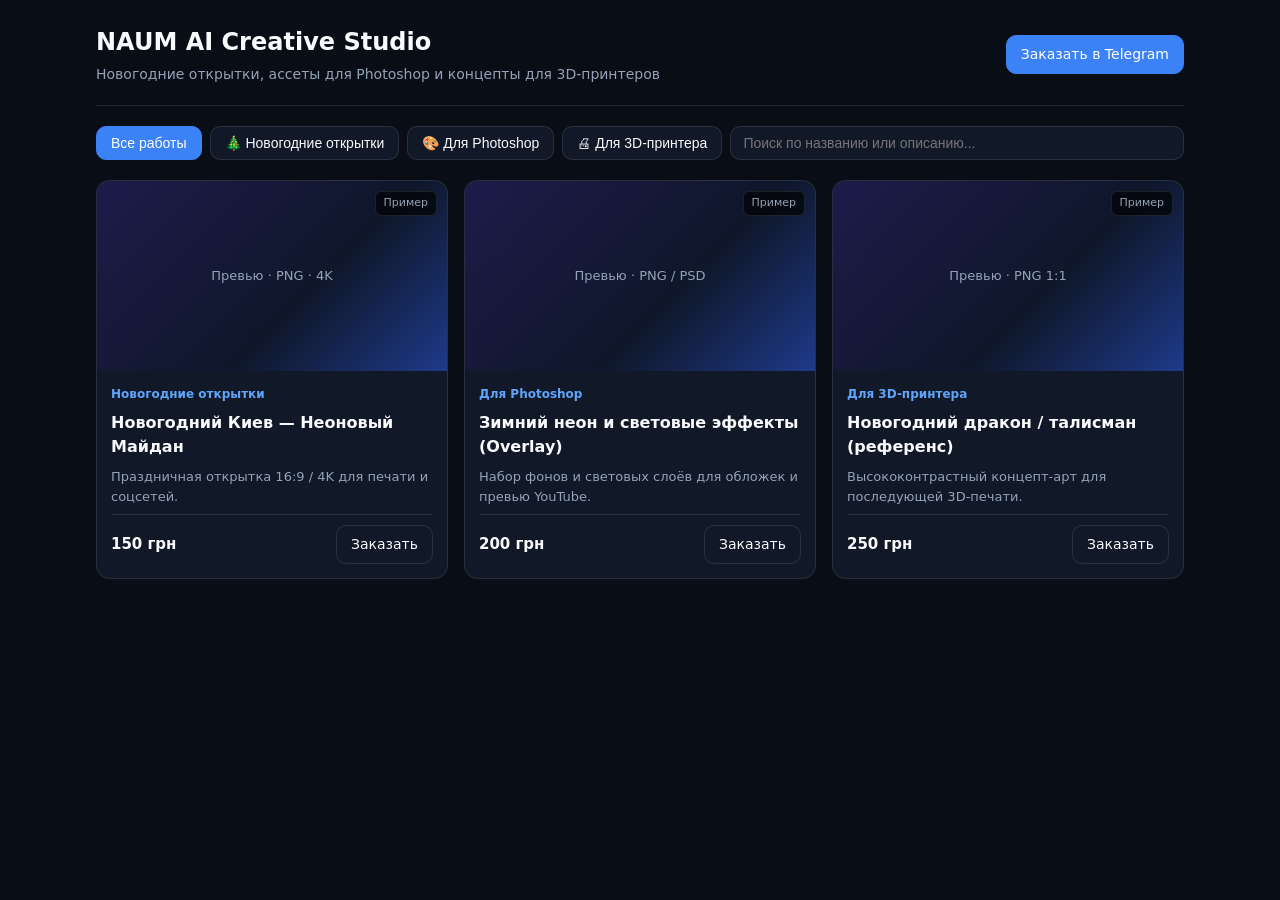
==== index.html @ 3dcfcd49 "feat: initial NAUM AI Creative Studio showcase (New Year, Photoshop, 3D)" ====
<!doctype html>
<html lang="ru">
<head>
<meta charset="utf-8">
<meta name="viewport" content="width=device-width,initial-scale=1">
<title>NAUM AI Creative Studio — Открытки, Photoshop, 3D</title>
<style>
:root{--bg:#090d16;--card:#111827;--border:rgba(255,255,255,.1);--text:#f8fafc;--muted:#94a3b8;--accent:#3b82f6}
*{box-sizing:border-box}
body{margin:0;font-family:system-ui,-apple-system,sans-serif;background:var(--bg);color:var(--text);line-height:1.5}
.wrap{max-width:1120px;margin:0 auto;padding:24px 16px}
header{display:flex;justify-content:space-between;align-items:center;gap:16px;flex-wrap:wrap;padding-bottom:20px;border-bottom:1px solid var(--border)}
h1{margin:0;font-size:24px}
.sub{color:var(--muted);font-size:14px;margin:4px 0 0}
.filters{display:flex;gap:8px;flex-wrap:wrap;margin:20px 0}
.btn{border:1px solid var(--border);background:var(--card);color:var(--text);padding:8px 14px;border-radius:10px;cursor:pointer;font-size:14px;text-decoration:none;display:inline-flex;align-items:center;gap:6px}
.btn.active,.btn.primary{background:var(--accent);border-color:var(--accent);color:#fff}
.search{flex:1;min-width:200px;padding:8px 12px;border-radius:10px;border:1px solid var(--border);background:var(--card);color:var(--text);font-size:14px}
.grid{display:grid;grid-template-columns:repeat(auto-fill,minmax(280px,1fr));gap:16px}
.card{background:var(--card);border:1px solid var(--border);border-radius:14px;overflow:hidden;display:flex;flex-direction:column}
.thumb{height:190px;background:linear-gradient(135deg,#1e1b4b,#0f172a 60%,#1e3a8a);display:flex;align-items:center;justify-content:center;color:var(--muted);font-size:13px;position:relative}
.thumb img{width:100%;height:100%;object-fit:cover}
.badge{position:absolute;top:10px;right:10px;background:rgba(0,0,0,.65);padding:3px 8px;border-radius:6px;font-size:11px;border:1px solid var(--border)}
.body{padding:14px;flex:1;display:flex;flex-direction:column;gap:8px}
.cat{font-size:12px;color:#60a5fa;font-weight:600}
.title{font-size:16px;font-weight:700;margin:0}
.desc{font-size:13px;color:var(--muted);margin:0;flex:1}
.foot{display:flex;justify-content:space-between;align-items:center;padding-top:10px;border-top:1px solid var(--border)}
.price{font-weight:700;font-size:15px}
</style>
</head>
<body>
<div class="wrap">
 <header>
  <div>
   <h1>NAUM AI Creative Studio</h1>
   <p class="sub">Новогодние открытки, ассеты для Photoshop и концепты для 3D-принтеров</p>
  </div>
  <a id="tg-top" class="btn primary" href="https://t.me/" target="_blank" rel="noopener">Заказать в Telegram</a>
 </header>
 <div class="filters">
  <button class="btn active" data-cat="all">Все работы</button>
  <button class="btn" data-cat="newyear">🎄 Новогодние открытки</button>
  <button class="btn" data-cat="photoshop">🎨 Для Photoshop</button>
  <button class="btn" data-cat="3d">🖨 Для 3D-принтера</button>
  <input id="q" class="search" type="search" placeholder="Поиск по названию или описанию...">
 </div>
 <div id="grid" class="grid"></div>
</div>
<script>
let catalog={items:[],telegram_contact:'https://t.me/'};
let cat='all';
function E(s){return String(s??'').replace(/[&<>"']/g,c=>({'&':'&amp;','<':'&lt;','>':'&gt;','"':'&quot;',"'":'&#39;'}[c]))}
function render(){
 const q=(document.getElementById('q').value||'').trim().toLowerCase();
 const list=catalog.items.filter(x=>(cat==='all'||x.category===cat)&&(!q||(x.title+' '+x.description).toLowerCase().includes(q)));
 document.getElementById('grid').innerHTML=list.map(x=>`
  <article class="card">
   <div class="thumb">${x.image?`<img src="${E(x.image)}" alt="${E(x.title)}">`:`<span>Превью · ${E(x.format)}</span>`}<span class="badge">${E(x.badge||x.format)}</span></div>
   <div class="body">
    <div class="cat">${E(x.category_label)}</div>
    <h2 class="title">${E(x.title)}</h2>
    <p class="desc">${E(x.description)}</p>
    <div class="foot">
     <span class="price">${Number(x.price_uah||0)} грн</span>
     <a class="btn" href="${E(catalog.telegram_contact)}" target="_blank" rel="noopener">Заказать</a>
    </div>
   </div>
  </article>`).join('')||'<p class="sub">По вашему запросу ничего не найдено.</p>';
}
document.querySelectorAll('[data-cat]').forEach(b=>b.onclick=()=>{
 document.querySelectorAll('[data-cat]').forEach(x=>x.classList.remove('active'));
 b.classList.add('active');cat=b.dataset.cat;render();
});
document.getElementById('q').oninput=render;
fetch('./catalog.json').then(r=>r.json()).then(d=>{catalog=d;if(d.telegram_contact)document.getElementById('tg-top').href=d.telegram_contact;render()}).catch(render);
</script>
</body>
</html>
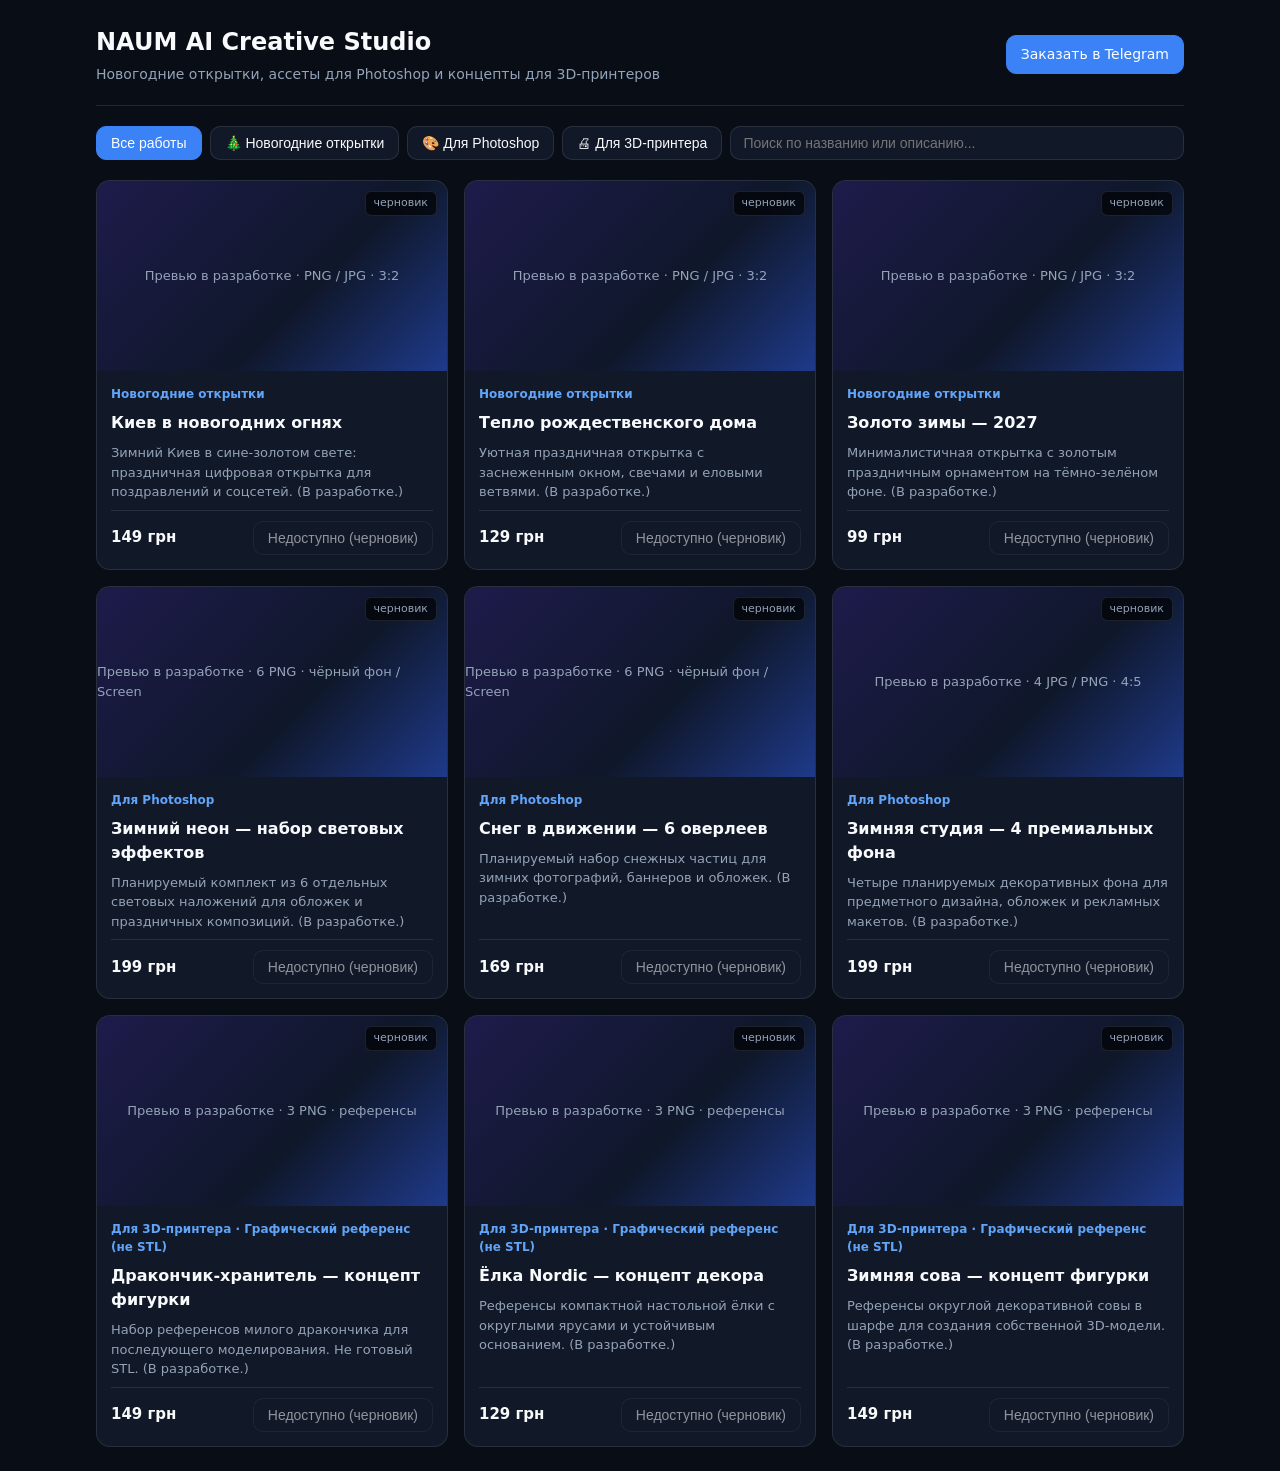
==== commit ad48b470: "feat(batch-01): integrate 9-item catalog, draft/qa/ready status gates, and 3D reference disclaimer" ====
--- a/index.html
+++ b/index.html
@@ -53,20 +53,26 @@
 function E(s){return String(s??'').replace(/[&<>"']/g,c=>({'&':'&amp;','<':'&lt;','>':'&gt;','"':'&quot;',"'":'&#39;'}[c]))}
 function render(){
  const q=(document.getElementById('q').value||'').trim().toLowerCase();
- const list=catalog.items.filter(x=>(cat==='all'||x.category===cat)&&(!q||(x.title+' '+x.description).toLowerCase().includes(q)));
- document.getElementById('grid').innerHTML=list.map(x=>`
-  <article class="card">
-   <div class="thumb">${x.image?`<img src="${E(x.image)}" alt="${E(x.title)}">`:`<span>Превью · ${E(x.format)}</span>`}<span class="badge">${E(x.badge||x.format)}</span></div>
+ const list=catalog.items.filter(x=>(cat==='all'||x.category===cat)&&(!q||(x.title+' '+x.description+' '+x.id).toLowerCase().includes(q)));
+ document.getElementById('grid').innerHTML=list.map(x=>{
+  const status=x.status||(x.image?'готов к продаже':'черновик');
+  const ready=status==='готов к продаже'&&Boolean(x.image)&&catalog.telegram_contact&&catalog.telegram_contact!=='https://t.me/';
+  const catNote=x.category==='3d'?' · Графический референс (не STL)':'';
+  const orderHref=ready?(catalog.telegram_contact+(catalog.telegram_contact.includes('?')?'&':'?')+'text='+encodeURIComponent('Заказ товара '+x.id+' ('+x.title+')')):'#';
+  return `
+  <article class="card" data-id="${E(x.id)}">
+   <div class="thumb">${x.image?`<img src="${E(x.image)}" alt="${E(x.title)}">`:`<span>Превью в разработке · ${E(x.format)}</span>`}<span class="badge">${E(status)}</span></div>
    <div class="body">
-    <div class="cat">${E(x.category_label)}</div>
+    <div class="cat">${E(x.category_label)}${E(catNote)}</div>
     <h2 class="title">${E(x.title)}</h2>
     <p class="desc">${E(x.description)}</p>
     <div class="foot">
      <span class="price">${Number(x.price_uah||0)} грн</span>
-     <a class="btn" href="${E(catalog.telegram_contact)}" target="_blank" rel="noopener">Заказать</a>
+     ${ready?`<a class="btn primary" href="${E(orderHref)}" target="_blank" rel="noopener">Заказать (${E(x.id)})</a>`:`<button class="btn" disabled style="opacity:.55;cursor:not-allowed">Недоступно (${E(status)})</button>`}
     </div>
    </div>
-  </article>`).join('')||'<p class="sub">По вашему запросу ничего не найдено.</p>';
+  </article>`;
+ }).join('')||'<p class="sub">По вашему запросу ничего не найдено.</p>';
 }
 document.querySelectorAll('[data-cat]').forEach(b=>b.onclick=()=>{
  document.querySelectorAll('[data-cat]').forEach(x=>x.classList.remove('active'));
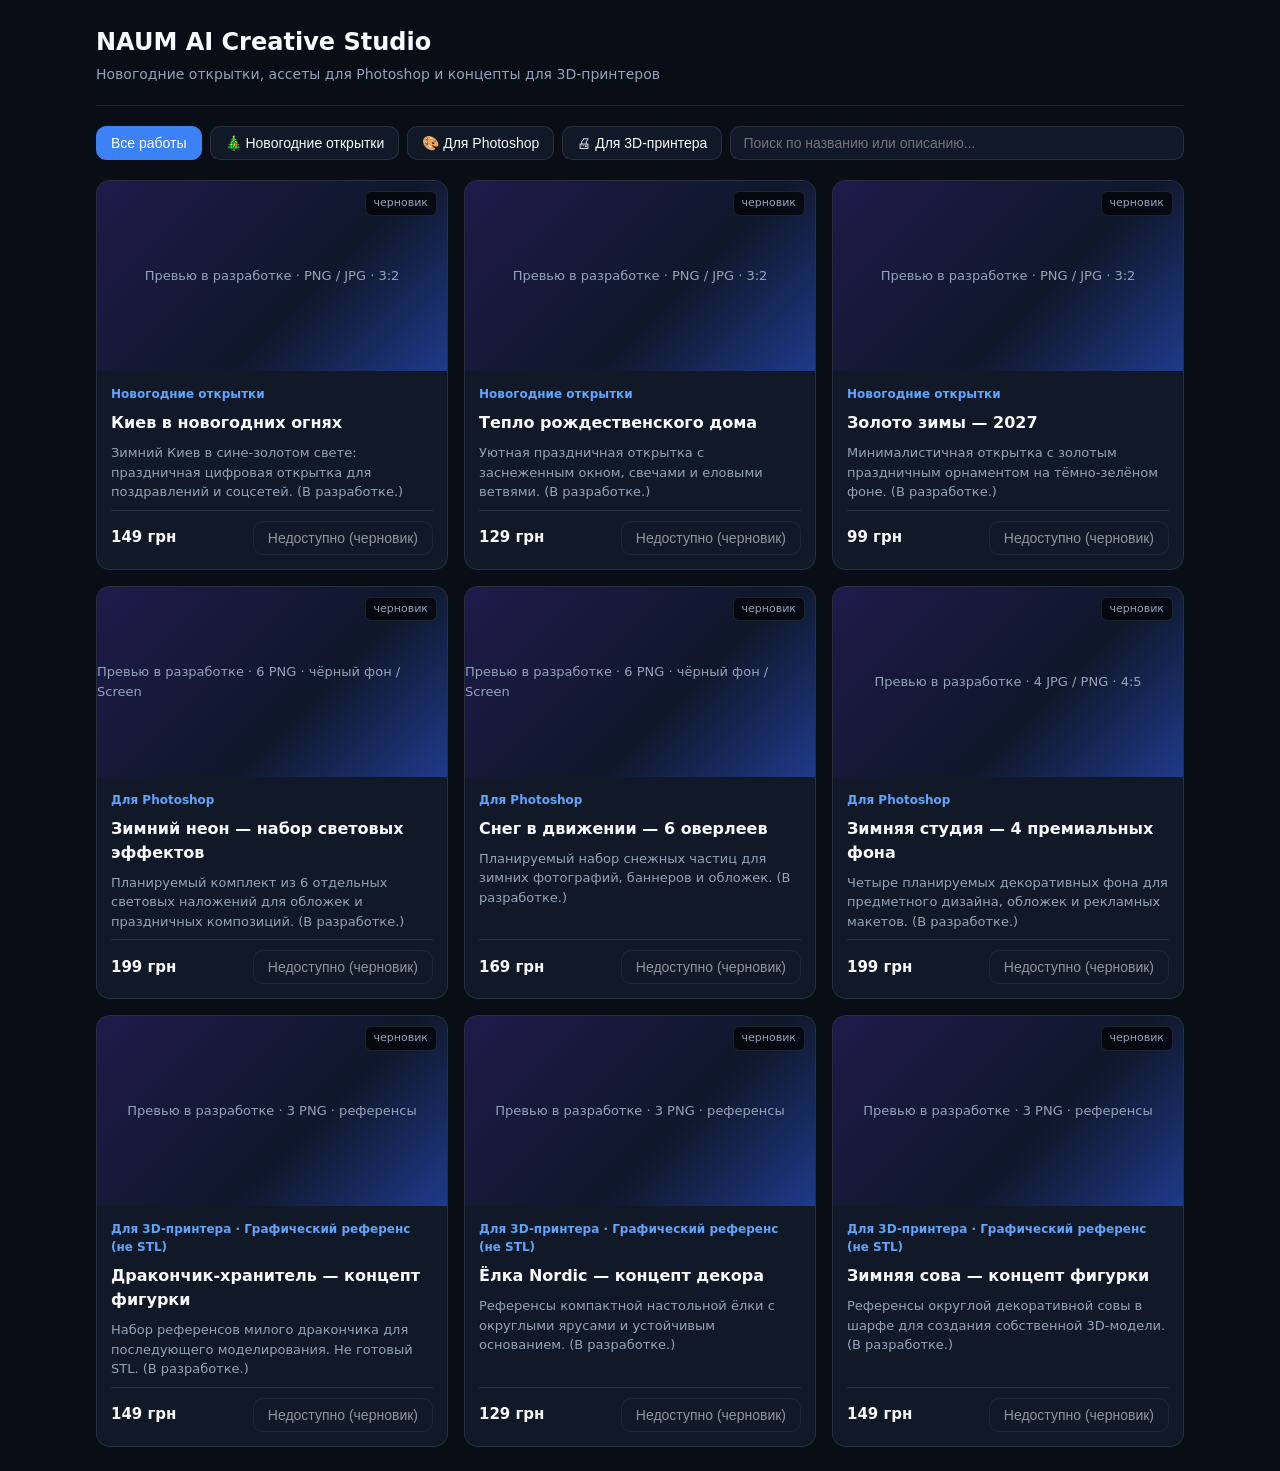
==== commit f7359012: "Require explicit sale readiness and validate Telegram and preview paths" ====
--- a/index.html
+++ b/index.html
@@ -14,6 +14,7 @@
 .sub{color:var(--muted);font-size:14px;margin:4px 0 0}
 .filters{display:flex;gap:8px;flex-wrap:wrap;margin:20px 0}
 .btn{border:1px solid var(--border);background:var(--card);color:var(--text);padding:8px 14px;border-radius:10px;cursor:pointer;font-size:14px;text-decoration:none;display:inline-flex;align-items:center;gap:6px}
+.btn[hidden]{display:none}
 .btn.active,.btn.primary{background:var(--accent);border-color:var(--accent);color:#fff}
 .search{flex:1;min-width:200px;padding:8px 12px;border-radius:10px;border:1px solid var(--border);background:var(--card);color:var(--text);font-size:14px}
 .grid{display:grid;grid-template-columns:repeat(auto-fill,minmax(280px,1fr));gap:16px}
@@ -36,7 +37,7 @@
    <h1>NAUM AI Creative Studio</h1>
    <p class="sub">Новогодние открытки, ассеты для Photoshop и концепты для 3D-принтеров</p>
   </div>
-  <a id="tg-top" class="btn primary" href="https://t.me/" target="_blank" rel="noopener">Заказать в Telegram</a>
+  <a id="tg-top" class="btn primary" hidden target="_blank" rel="noopener noreferrer">Связаться в Telegram</a>
  </header>
  <div class="filters">
   <button class="btn active" data-cat="all">Все работы</button>
@@ -50,18 +51,30 @@
 <script>
 let catalog={items:[],telegram_contact:'https://t.me/'};
 let cat='all';
+function telegramContact(value){
+ return typeof value==='string'&&/^https:\/\/t\.me\/[A-Za-z][A-Za-z0-9_]{4,31}\/?$/.test(value)?value.replace(/\/$/,''):'';
+}
+function previewPath(x){
+ if(!['newyear','photoshop','3d'].includes(x.category)||typeof x.id!=='string'||!/^[a-z0-9-]{1,64}$/.test(x.id))return '';
+ return x.image==='assets/'+x.category+'/'+x.id+'/preview.webp'?x.image:'';
+}
+function productStatus(x){
+ return ['черновик','проверка качества','готов к продаже'].includes(x.status)?x.status:'черновик';
+}
 function E(s){return String(s??'').replace(/[&<>"']/g,c=>({'&':'&amp;','<':'&lt;','>':'&gt;','"':'&quot;',"'":'&#39;'}[c]))}
 function render(){
  const q=(document.getElementById('q').value||'').trim().toLowerCase();
+ const contact=telegramContact(catalog.telegram_contact);
+ const top=document.getElementById('tg-top');top.hidden=!contact;if(contact)top.href=contact;else top.removeAttribute('href');
  const list=catalog.items.filter(x=>(cat==='all'||x.category===cat)&&(!q||(x.title+' '+x.description+' '+x.id).toLowerCase().includes(q)));
  document.getElementById('grid').innerHTML=list.map(x=>{
-  const status=x.status||(x.image?'готов к продаже':'черновик');
-  const ready=status==='готов к продаже'&&Boolean(x.image)&&catalog.telegram_contact&&catalog.telegram_contact!=='https://t.me/';
+  const status=productStatus(x),preview=previewPath(x);
+  const ready=status==='готов к продаже'&&Boolean(preview)&&Boolean(contact);
   const catNote=x.category==='3d'?' · Графический референс (не STL)':'';
-  const orderHref=ready?(catalog.telegram_contact+(catalog.telegram_contact.includes('?')?'&':'?')+'text='+encodeURIComponent('Заказ товара '+x.id+' ('+x.title+')')):'#';
+  const orderHref=ready?(contact+'?'+'text='+encodeURIComponent('Заказ товара '+x.id+' ('+x.title+')')):'#';
   return `
   <article class="card" data-id="${E(x.id)}">
-   <div class="thumb">${x.image?`<img src="${E(x.image)}" alt="${E(x.title)}">`:`<span>Превью в разработке · ${E(x.format)}</span>`}<span class="badge">${E(status)}</span></div>
+   <div class="thumb">${preview?`<img src="${E(preview)}" alt="${E(x.title)}">`:`<span>Превью в разработке · ${E(x.format)}</span>`}<span class="badge">${E(status)}</span></div>
    <div class="body">
     <div class="cat">${E(x.category_label)}${E(catNote)}</div>
     <h2 class="title">${E(x.title)}</h2>
@@ -79,7 +92,7 @@
  b.classList.add('active');cat=b.dataset.cat;render();
 });
 document.getElementById('q').oninput=render;
-fetch('./catalog.json').then(r=>r.json()).then(d=>{catalog=d;if(d.telegram_contact)document.getElementById('tg-top').href=d.telegram_contact;render()}).catch(render);
+fetch('./catalog.json').then(r=>{if(!r.ok)throw Error('catalog unavailable');return r.json()}).then(d=>{if(!d||!Array.isArray(d.items))throw Error('invalid catalog');catalog=d;render()}).catch(()=>{catalog={items:[],telegram_contact:''};render();document.getElementById('grid').textContent='Каталог временно недоступен.'});
 </script>
 </body>
 </html>
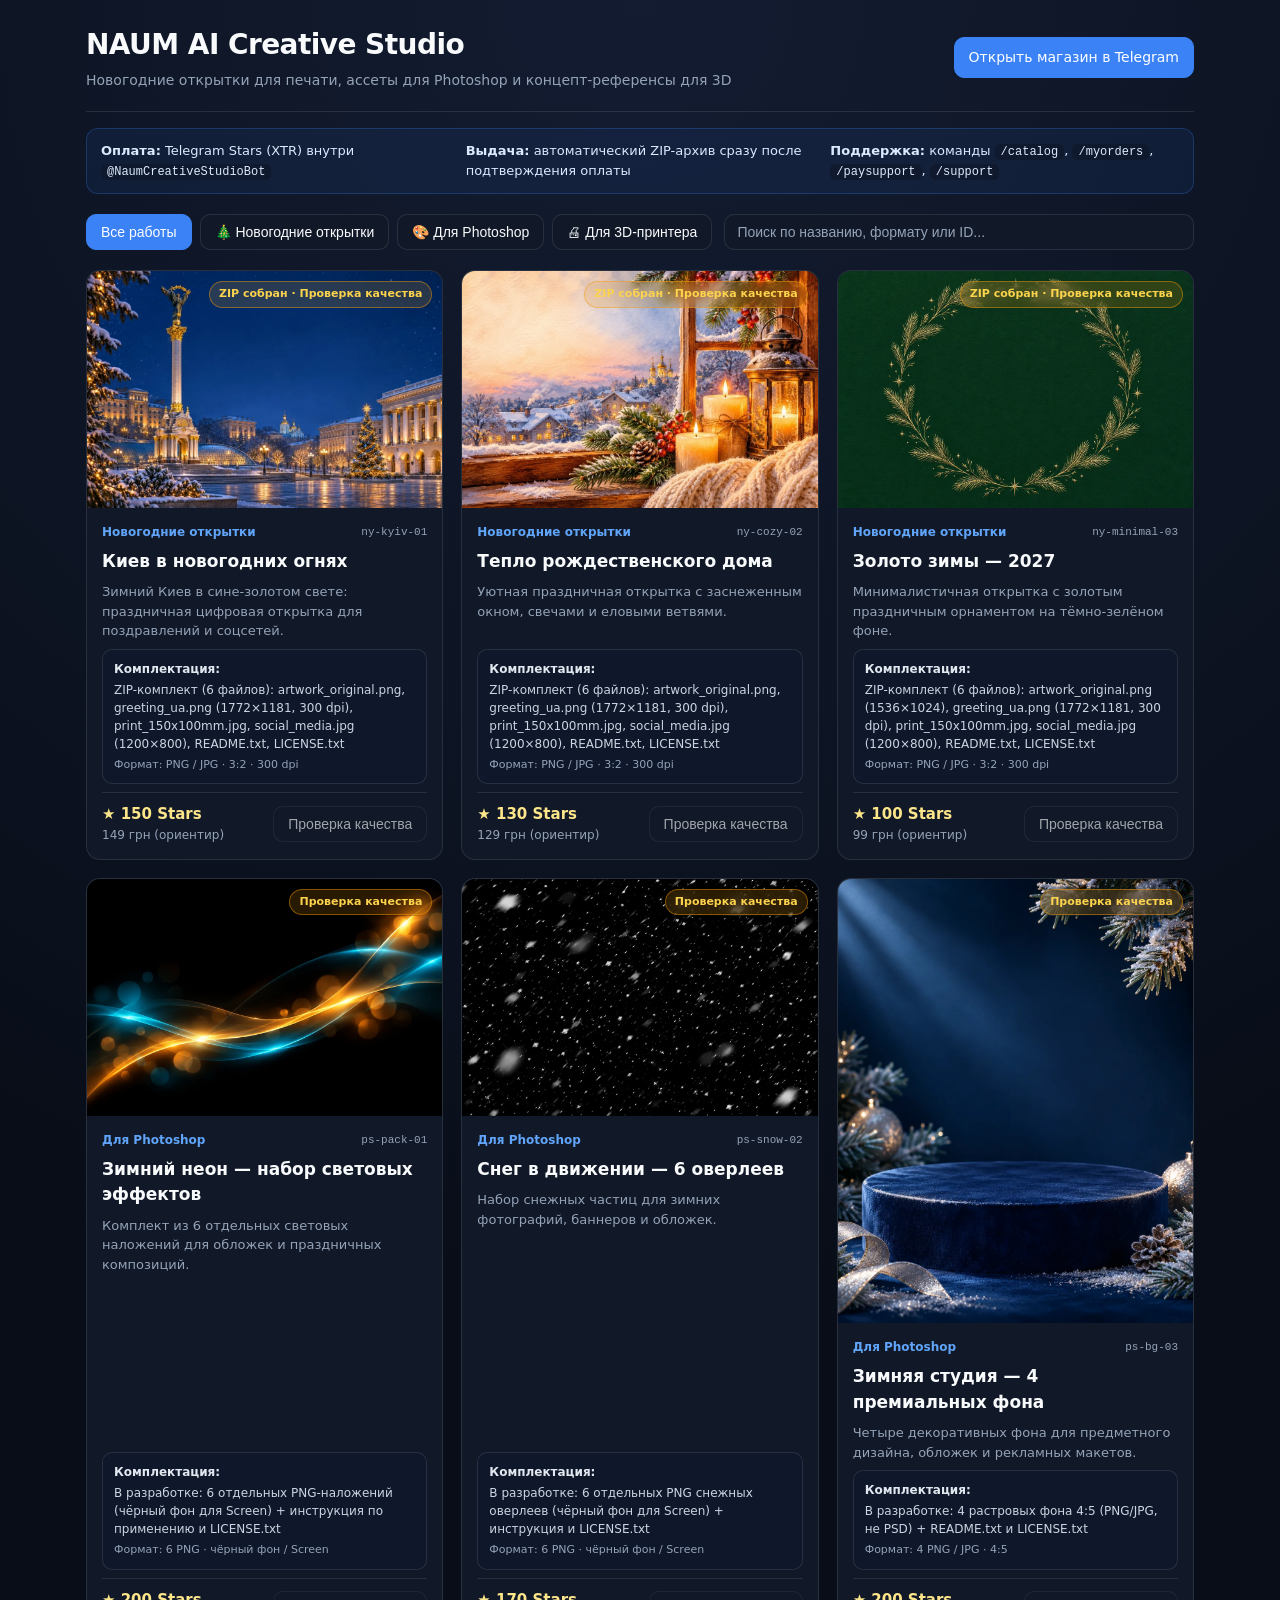
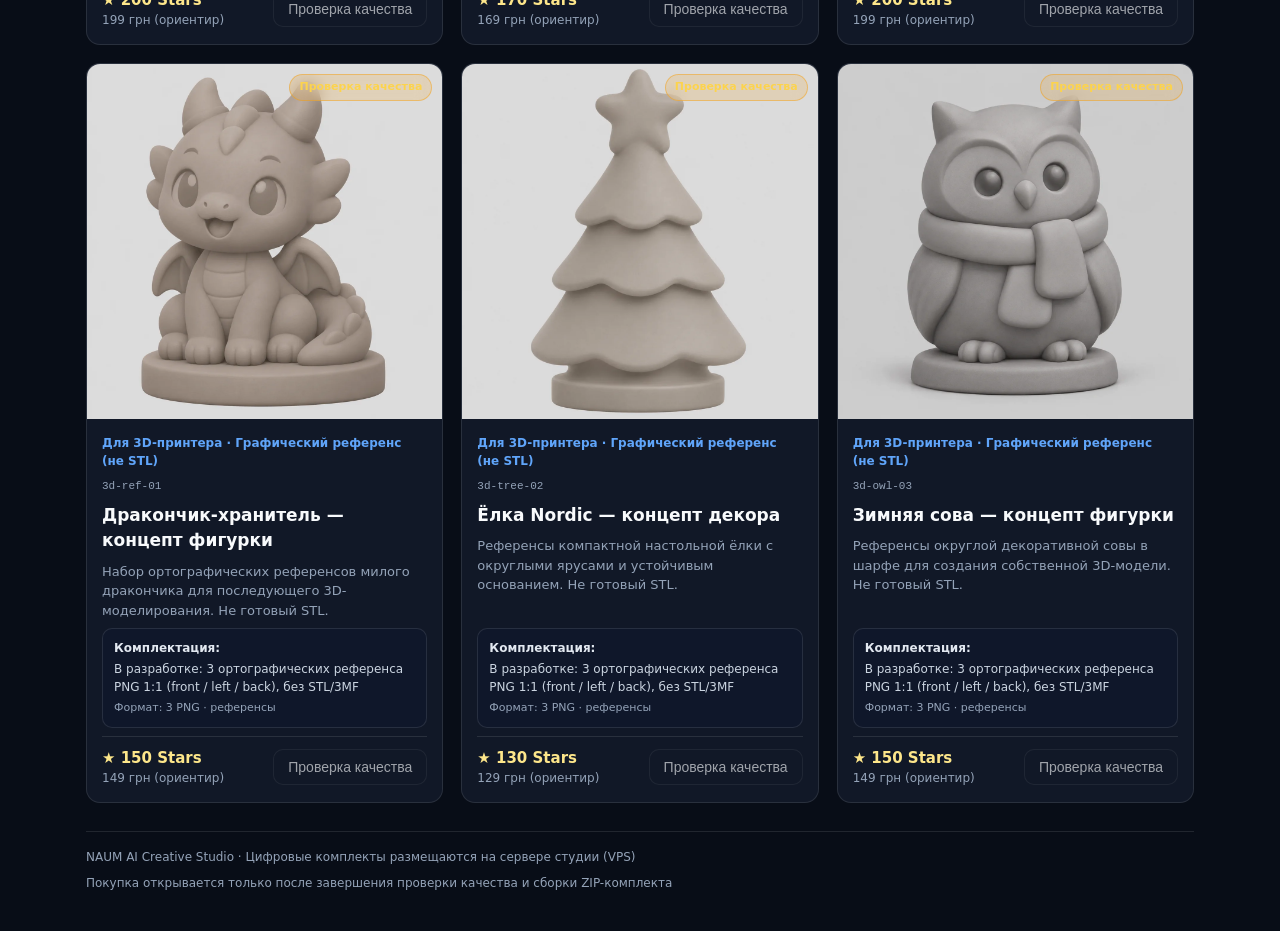
==== commit 29b03284: "feat(storefront): add commercial UI with buy deep links and VPS allowlisted server" ====
--- a/index.html
+++ b/index.html
@@ -1,98 +1,49 @@
 <!doctype html>
 <html lang="ru">
 <head>
-<meta charset="utf-8">
-<meta name="viewport" content="width=device-width,initial-scale=1">
-<title>NAUM AI Creative Studio — Открытки, Photoshop, 3D</title>
-<style>
-:root{--bg:#090d16;--card:#111827;--border:rgba(255,255,255,.1);--text:#f8fafc;--muted:#94a3b8;--accent:#3b82f6}
-*{box-sizing:border-box}
-body{margin:0;font-family:system-ui,-apple-system,sans-serif;background:var(--bg);color:var(--text);line-height:1.5}
-.wrap{max-width:1120px;margin:0 auto;padding:24px 16px}
-header{display:flex;justify-content:space-between;align-items:center;gap:16px;flex-wrap:wrap;padding-bottom:20px;border-bottom:1px solid var(--border)}
-h1{margin:0;font-size:24px}
-.sub{color:var(--muted);font-size:14px;margin:4px 0 0}
-.filters{display:flex;gap:8px;flex-wrap:wrap;margin:20px 0}
-.btn{border:1px solid var(--border);background:var(--card);color:var(--text);padding:8px 14px;border-radius:10px;cursor:pointer;font-size:14px;text-decoration:none;display:inline-flex;align-items:center;gap:6px}
-.btn[hidden]{display:none}
-.btn.active,.btn.primary{background:var(--accent);border-color:var(--accent);color:#fff}
-.search{flex:1;min-width:200px;padding:8px 12px;border-radius:10px;border:1px solid var(--border);background:var(--card);color:var(--text);font-size:14px}
-.grid{display:grid;grid-template-columns:repeat(auto-fill,minmax(280px,1fr));gap:16px}
-.card{background:var(--card);border:1px solid var(--border);border-radius:14px;overflow:hidden;display:flex;flex-direction:column}
-.thumb{height:190px;background:linear-gradient(135deg,#1e1b4b,#0f172a 60%,#1e3a8a);display:flex;align-items:center;justify-content:center;color:var(--muted);font-size:13px;position:relative}
-.thumb img{width:100%;height:100%;object-fit:cover}
-.badge{position:absolute;top:10px;right:10px;background:rgba(0,0,0,.65);padding:3px 8px;border-radius:6px;font-size:11px;border:1px solid var(--border)}
-.body{padding:14px;flex:1;display:flex;flex-direction:column;gap:8px}
-.cat{font-size:12px;color:#60a5fa;font-weight:600}
-.title{font-size:16px;font-weight:700;margin:0}
-.desc{font-size:13px;color:var(--muted);margin:0;flex:1}
-.foot{display:flex;justify-content:space-between;align-items:center;padding-top:10px;border-top:1px solid var(--border)}
-.price{font-weight:700;font-size:15px}
-</style>
+  <meta charset="utf-8">
+  <meta name="viewport" content="width=device-width,initial-scale=1">
+  <title>NAUM AI Creative Studio — Открытки, Photoshop, 3D</title>
+  <meta name="description" content="Цифровые новогодние открытки для печати, наборы наложений для Photoshop и концепт-референсы для 3D-печати от NAUM AI Creative Studio.">
+  <link rel="stylesheet" href="./styles.css">
 </head>
 <body>
-<div class="wrap">
- <header>
-  <div>
-   <h1>NAUM AI Creative Studio</h1>
-   <p class="sub">Новогодние открытки, ассеты для Photoshop и концепты для 3D-принтеров</p>
+  <div class="wrap">
+    <header class="site-header">
+      <div class="brand">
+        <h1>NAUM AI Creative Studio</h1>
+        <p class="sub">Новогодние открытки для печати, ассеты для Photoshop и концепт-референсы для 3D</p>
+      </div>
+      <div class="header-actions">
+        <a id="tg-top" class="btn primary" hidden target="_blank" rel="noopener noreferrer">Открыть магазин в Telegram</a>
+      </div>
+    </header>
+
+    <section class="notice" aria-label="Как работает заказ">
+      <div class="notice-item"><strong>Оплата:</strong> Telegram Stars (XTR) внутри <code>@NaumCreativeStudioBot</code></div>
+      <div class="notice-item"><strong>Выдача:</strong> автоматический ZIP-архив сразу после подтверждения оплаты</div>
+      <div class="notice-item"><strong>Поддержка:</strong> команды <code>/catalog</code>, <code>/myorders</code>, <code>/paysupport</code>, <code>/support</code></div>
+    </section>
+
+    <div class="controls" role="region" aria-label="Фильтры каталога">
+      <div class="filters">
+        <button class="btn active" type="button" data-cat="all">Все работы</button>
+        <button class="btn" type="button" data-cat="newyear">🎄 Новогодние открытки</button>
+        <button class="btn" type="button" data-cat="photoshop">🎨 Для Photoshop</button>
+        <button class="btn" type="button" data-cat="3d">🖨 Для 3D-принтера</button>
+      </div>
+      <input id="q" class="search" type="search" placeholder="Поиск по названию, формату или ID..." aria-label="Поиск по каталогу">
+    </div>
+
+    <main>
+      <div id="grid" class="grid" aria-live="polite"></div>
+    </main>
+
+    <footer class="site-footer">
+      <span>NAUM AI Creative Studio · Цифровые комплекты размещаются на сервере студии (VPS)</span>
+      <span>Покупка открывается только после завершения проверки качества и сборки ZIP-комплекта</span>
+    </footer>
   </div>
-  <a id="tg-top" class="btn primary" hidden target="_blank" rel="noopener noreferrer">Связаться в Telegram</a>
- </header>
- <div class="filters">
-  <button class="btn active" data-cat="all">Все работы</button>
-  <button class="btn" data-cat="newyear">🎄 Новогодние открытки</button>
-  <button class="btn" data-cat="photoshop">🎨 Для Photoshop</button>
-  <button class="btn" data-cat="3d">🖨 Для 3D-принтера</button>
-  <input id="q" class="search" type="search" placeholder="Поиск по названию или описанию...">
- </div>
- <div id="grid" class="grid"></div>
-</div>
-<script>
-let catalog={items:[],telegram_contact:'https://t.me/'};
-let cat='all';
-function telegramContact(value){
- return typeof value==='string'&&/^https:\/\/t\.me\/[A-Za-z][A-Za-z0-9_]{4,31}\/?$/.test(value)?value.replace(/\/$/,''):'';
-}
-function previewPath(x){
- if(!['newyear','photoshop','3d'].includes(x.category)||typeof x.id!=='string'||!/^[a-z0-9-]{1,64}$/.test(x.id))return '';
- return x.image==='assets/'+x.category+'/'+x.id+'/preview.webp'?x.image:'';
-}
-function productStatus(x){
- return ['черновик','проверка качества','готов к продаже'].includes(x.status)?x.status:'черновик';
-}
-function E(s){return String(s??'').replace(/[&<>"']/g,c=>({'&':'&amp;','<':'&lt;','>':'&gt;','"':'&quot;',"'":'&#39;'}[c]))}
-function render(){
- const q=(document.getElementById('q').value||'').trim().toLowerCase();
- const contact=telegramContact(catalog.telegram_contact);
- const top=document.getElementById('tg-top');top.hidden=!contact;if(contact)top.href=contact;else top.removeAttribute('href');
- const list=catalog.items.filter(x=>(cat==='all'||x.category===cat)&&(!q||(x.title+' '+x.description+' '+x.id).toLowerCase().includes(q)));
- document.getElementById('grid').innerHTML=list.map(x=>{
-  const status=productStatus(x),preview=previewPath(x);
-  const ready=status==='готов к продаже'&&Boolean(preview)&&Boolean(contact);
-  const catNote=x.category==='3d'?' · Графический референс (не STL)':'';
-  const orderHref=ready?(contact+'?'+'text='+encodeURIComponent('Заказ товара '+x.id+' ('+x.title+')')):'#';
-  return `
-  <article class="card" data-id="${E(x.id)}">
-   <div class="thumb">${preview?`<img src="${E(preview)}" alt="${E(x.title)}">`:`<span>Превью в разработке · ${E(x.format)}</span>`}<span class="badge">${E(status)}</span></div>
-   <div class="body">
-    <div class="cat">${E(x.category_label)}${E(catNote)}</div>
-    <h2 class="title">${E(x.title)}</h2>
-    <p class="desc">${E(x.description)}</p>
-    <div class="foot">
-     <span class="price">${Number(x.price_uah||0)} грн</span>
-     ${ready?`<a class="btn primary" href="${E(orderHref)}" target="_blank" rel="noopener">Заказать (${E(x.id)})</a>`:`<button class="btn" disabled style="opacity:.55;cursor:not-allowed">Недоступно (${E(status)})</button>`}
-    </div>
-   </div>
-  </article>`;
- }).join('')||'<p class="sub">По вашему запросу ничего не найдено.</p>';
-}
-document.querySelectorAll('[data-cat]').forEach(b=>b.onclick=()=>{
- document.querySelectorAll('[data-cat]').forEach(x=>x.classList.remove('active'));
- b.classList.add('active');cat=b.dataset.cat;render();
-});
-document.getElementById('q').oninput=render;
-fetch('./catalog.json').then(r=>{if(!r.ok)throw Error('catalog unavailable');return r.json()}).then(d=>{if(!d||!Array.isArray(d.items))throw Error('invalid catalog');catalog=d;render()}).catch(()=>{catalog={items:[],telegram_contact:''};render();document.getElementById('grid').textContent='Каталог временно недоступен.'});
-</script>
+  <script src="./app.js" defer></script>
 </body>
 </html>
--- a/styles.css
+++ b/styles.css
@@ -0,0 +1,353 @@
+:root {
+  --bg: #080d17;
+  --surface: #111827;
+  --surface-2: #0f172a;
+  --border: rgba(255, 255, 255, 0.1);
+  --text: #f8fafc;
+  --muted: #94a3b8;
+  --accent: #3b82f6;
+  --accent-hover: #2563eb;
+  --ok-bg: rgba(16, 185, 129, 0.16);
+  --ok-border: rgba(16, 185, 129, 0.45);
+  --ok-text: #6ee7b7;
+  --qa-bg: rgba(245, 158, 11, 0.16);
+  --qa-border: rgba(245, 158, 11, 0.45);
+  --qa-text: #fcd34d;
+  --draft-bg: rgba(148, 163, 184, 0.14);
+  --draft-border: rgba(148, 163, 184, 0.35);
+  --draft-text: #cbd5e1;
+}
+
+* {
+  box-sizing: border-box;
+}
+
+body {
+  margin: 0;
+  font-family: system-ui, -apple-system, BlinkMacSystemFont, "Segoe UI", Roboto, sans-serif;
+  background: radial-gradient(circle at top, #131c31 0%, var(--bg) 52%);
+  color: var(--text);
+  line-height: 1.5;
+  min-height: 100vh;
+}
+
+.wrap {
+  max-width: 1140px;
+  margin: 0 auto;
+  padding: 24px 16px 40px;
+}
+
+.site-header {
+  display: flex;
+  justify-content: space-between;
+  align-items: center;
+  gap: 16px;
+  flex-wrap: wrap;
+  padding-bottom: 20px;
+  border-bottom: 1px solid var(--border);
+}
+
+h1 {
+  margin: 0;
+  font-size: clamp(22px, 3vw, 28px);
+  letter-spacing: -0.02em;
+}
+
+.sub {
+  color: var(--muted);
+  font-size: 14px;
+  margin: 4px 0 0;
+}
+
+.notice {
+  margin-top: 16px;
+  padding: 12px 14px;
+  border-radius: 12px;
+  background: rgba(59, 130, 246, 0.08);
+  border: 1px solid rgba(59, 130, 246, 0.25);
+  display: grid;
+  grid-template-columns: repeat(auto-fit, minmax(220px, 1fr));
+  gap: 8px 16px;
+  font-size: 13px;
+  color: #dbeafe;
+}
+
+.notice code {
+  background: rgba(15, 23, 42, 0.75);
+  padding: 1px 6px;
+  border-radius: 6px;
+  font-size: 12px;
+}
+
+.controls {
+  display: flex;
+  justify-content: space-between;
+  align-items: center;
+  gap: 12px;
+  flex-wrap: wrap;
+  margin: 20px 0;
+}
+
+.filters {
+  display: flex;
+  gap: 8px;
+  flex-wrap: wrap;
+}
+
+.btn {
+  border: 1px solid var(--border);
+  background: var(--surface);
+  color: var(--text);
+  padding: 9px 14px;
+  border-radius: 10px;
+  cursor: pointer;
+  font-size: 14px;
+  font-weight: 500;
+  text-decoration: none;
+  display: inline-flex;
+  align-items: center;
+  justify-content: center;
+  gap: 6px;
+  transition: background 0.15s ease, border-color 0.15s ease, transform 0.1s ease;
+}
+
+.btn:hover:not(:disabled) {
+  border-color: rgba(255, 255, 255, 0.25);
+}
+
+.btn[hidden] {
+  display: none;
+}
+
+.btn.active,
+.btn.primary {
+  background: var(--accent);
+  border-color: var(--accent);
+  color: #ffffff;
+}
+
+.btn.primary:hover:not(:disabled) {
+  background: var(--accent-hover);
+  border-color: var(--accent-hover);
+}
+
+.btn.disabled,
+.btn:disabled {
+  opacity: 0.62;
+  cursor: not-allowed;
+}
+
+.search {
+  flex: 1;
+  min-width: 240px;
+  padding: 9px 12px;
+  border-radius: 10px;
+  border: 1px solid var(--border);
+  background: var(--surface);
+  color: var(--text);
+  font-size: 14px;
+}
+
+.search::placeholder {
+  color: var(--muted);
+}
+
+.grid {
+  display: grid;
+  grid-template-columns: repeat(auto-fill, minmax(300px, 1fr));
+  gap: 18px;
+}
+
+.card {
+  background: var(--surface);
+  border: 1px solid var(--border);
+  border-radius: 14px;
+  overflow: hidden;
+  display: flex;
+  flex-direction: column;
+}
+
+.thumb {
+  aspect-ratio: 3 / 2;
+  background: linear-gradient(135deg, #1e1b4b, #0f172a 60%, #1e3a8a);
+  display: flex;
+  align-items: center;
+  justify-content: center;
+  color: var(--muted);
+  font-size: 13px;
+  position: relative;
+}
+
+.thumb img {
+  width: 100%;
+  height: 100%;
+  object-fit: cover;
+  display: block;
+}
+
+.badge {
+  position: absolute;
+  top: 10px;
+  right: 10px;
+  padding: 4px 9px;
+  border-radius: 999px;
+  font-size: 11px;
+  font-weight: 600;
+  backdrop-filter: blur(8px);
+}
+
+.badge-ready {
+  background: var(--ok-bg);
+  border: 1px solid var(--ok-border);
+  color: var(--ok-text);
+}
+
+.badge-qa {
+  background: var(--qa-bg);
+  border: 1px solid var(--qa-border);
+  color: var(--qa-text);
+}
+
+.badge-draft {
+  background: var(--draft-bg);
+  border: 1px solid var(--draft-border);
+  color: var(--draft-text);
+}
+
+.body {
+  padding: 15px;
+  flex: 1;
+  display: flex;
+  flex-direction: column;
+  gap: 8px;
+}
+
+.meta-row {
+  display: flex;
+  justify-content: space-between;
+  align-items: center;
+  gap: 8px;
+  flex-wrap: wrap;
+}
+
+.cat {
+  font-size: 12px;
+  color: #60a5fa;
+  font-weight: 600;
+}
+
+.item-id {
+  font-size: 11px;
+  color: var(--muted);
+  font-family: ui-monospace, SFMono-Regular, Menlo, monospace;
+}
+
+.title {
+  font-size: 17px;
+  font-weight: 700;
+  margin: 0;
+}
+
+.desc {
+  font-size: 13px;
+  color: var(--muted);
+  margin: 0;
+}
+
+.package-box {
+  margin-top: auto;
+  padding: 10px 11px;
+  border-radius: 10px;
+  background: var(--surface-2);
+  border: 1px solid var(--border);
+  font-size: 12px;
+  color: #cbd5e1;
+}
+
+.package-label {
+  display: block;
+  font-weight: 600;
+  color: #e2e8f0;
+  margin-bottom: 3px;
+}
+
+.package-format {
+  margin-top: 4px;
+  color: var(--muted);
+  font-size: 11px;
+}
+
+.foot {
+  display: flex;
+  justify-content: space-between;
+  align-items: center;
+  gap: 10px;
+  padding-top: 10px;
+  border-top: 1px solid var(--border);
+}
+
+.price-col {
+  display: flex;
+  flex-direction: column;
+}
+
+.price-xtr {
+  font-weight: 700;
+  font-size: 15px;
+  color: #fde68a;
+}
+
+.price-uah {
+  font-size: 12px;
+  color: var(--muted);
+}
+
+.site-footer {
+  margin-top: 28px;
+  padding-top: 16px;
+  border-top: 1px solid var(--border);
+  display: flex;
+  justify-content: space-between;
+  flex-wrap: wrap;
+  gap: 8px 16px;
+  color: var(--muted);
+  font-size: 12px;
+}
+
+@media (max-width: 640px) {
+  .wrap {
+    padding: 16px 12px 28px;
+  }
+
+  .header-actions,
+  .header-actions .btn,
+  .search {
+    width: 100%;
+  }
+
+  .filters {
+    width: 100%;
+    overflow-x: auto;
+    flex-wrap: nowrap;
+    padding-bottom: 4px;
+  }
+
+  .filters .btn {
+    flex: 0 0 auto;
+    padding: 8px 12px;
+    font-size: 13px;
+  }
+
+  .grid {
+    grid-template-columns: 1fr;
+  }
+
+  .foot {
+    flex-direction: column;
+    align-items: stretch;
+  }
+
+  .foot .btn {
+    width: 100%;
+  }
+}
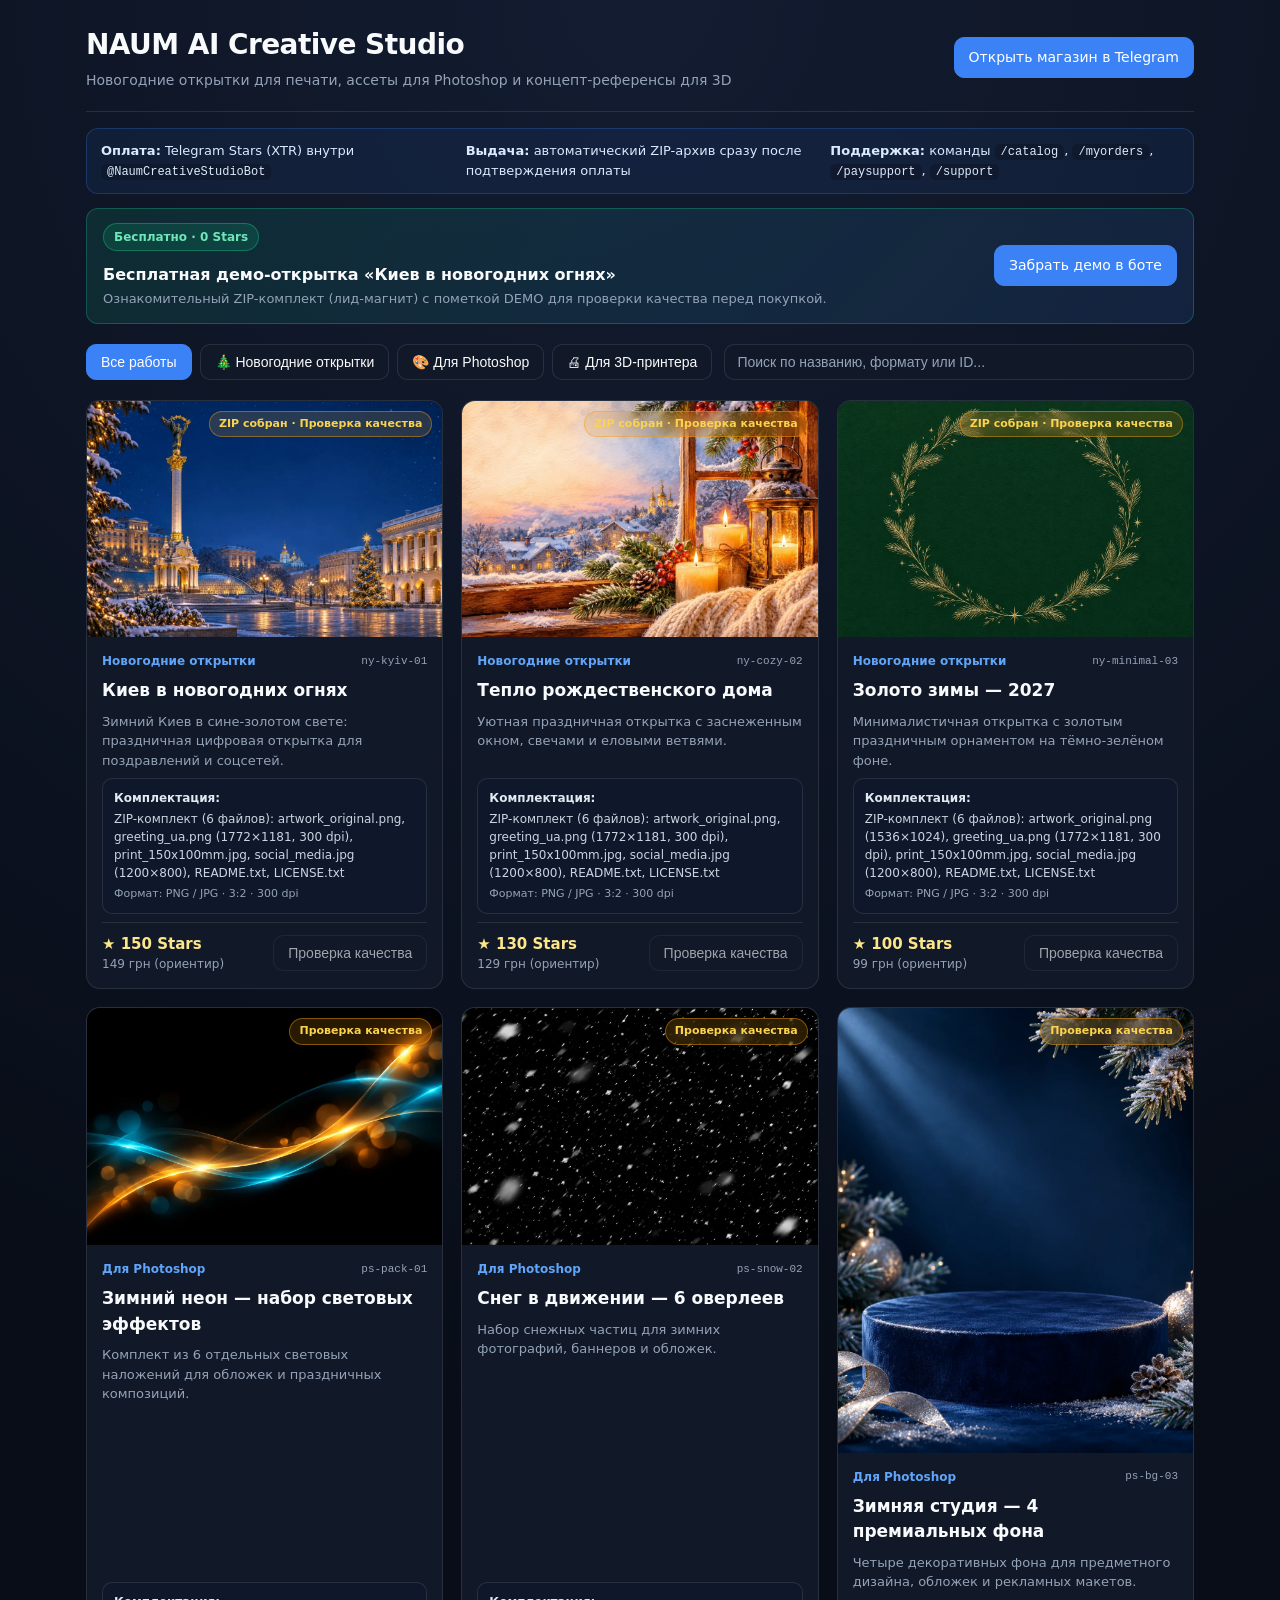
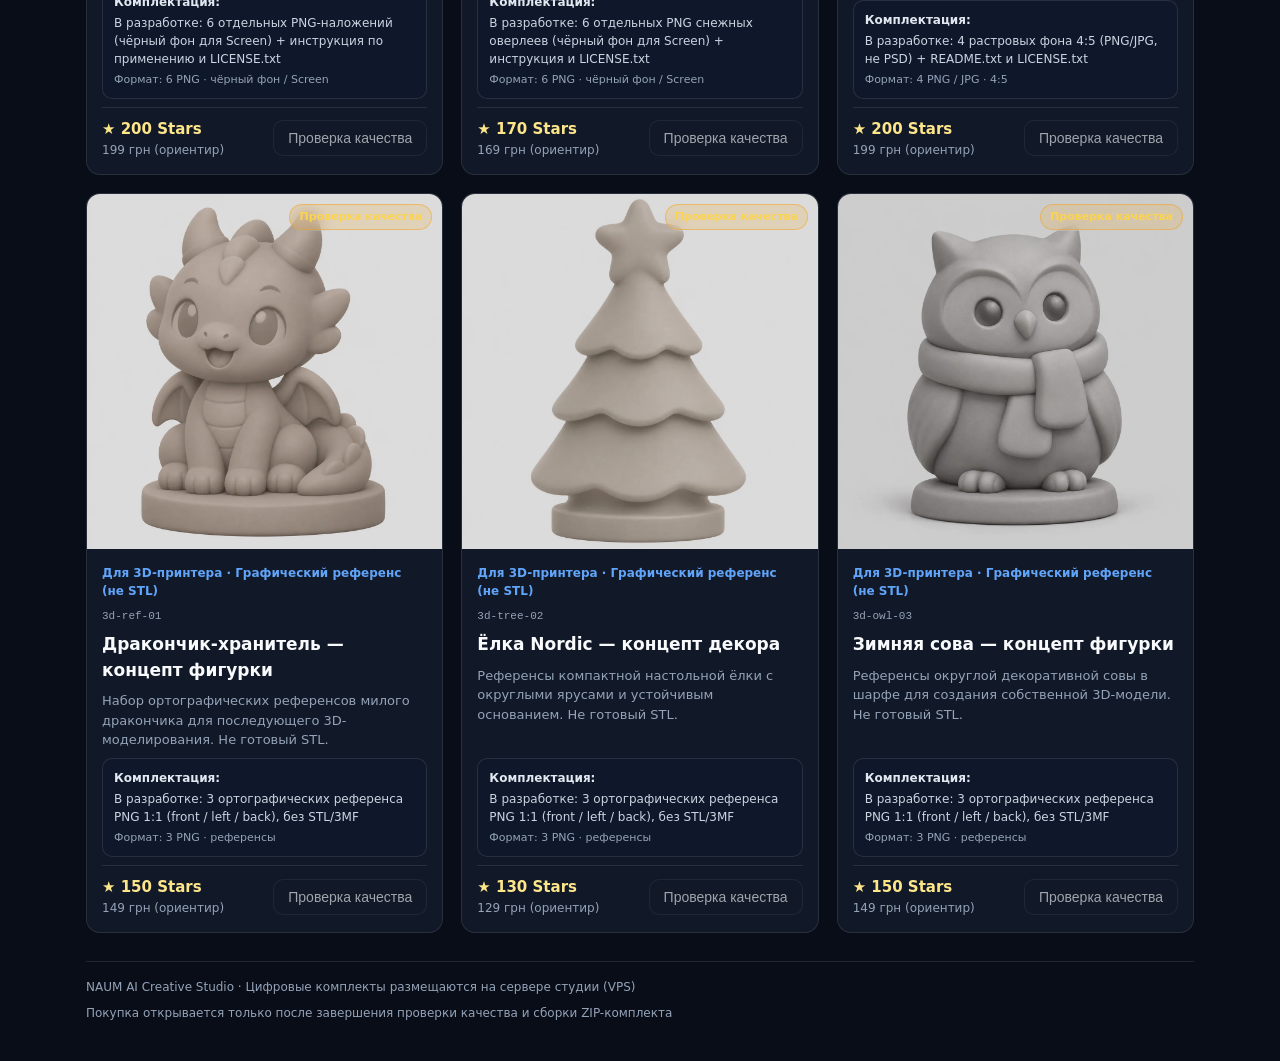
==== commit 1e9435f4: "feat(release): add demo_ny lead magnet, 1080x1920 promo reels, and AGENT CONTROL bridge" ====
--- a/index.html
+++ b/index.html
@@ -25,6 +25,8 @@
       <div class="notice-item"><strong>Поддержка:</strong> команды <code>/catalog</code>, <code>/myorders</code>, <code>/paysupport</code>, <code>/support</code></div>
     </section>
 
+    <section id="demo-banner" class="demo-banner" hidden aria-label="Бесплатная демо-открытка"></section>
+
     <div class="controls" role="region" aria-label="Фильтры каталога">
       <div class="filters">
         <button class="btn active" type="button" data-cat="all">Все работы</button>
--- a/styles.css
+++ b/styles.css
@@ -79,6 +79,48 @@
   font-size: 12px;
 }
 
+.demo-banner {
+  margin-top: 14px;
+  padding: 14px 16px;
+  border-radius: 12px;
+  background: linear-gradient(135deg, rgba(16, 185, 129, 0.14), rgba(59, 130, 246, 0.12));
+  border: 1px solid rgba(16, 185, 129, 0.35);
+  display: flex;
+  align-items: center;
+  justify-content: space-between;
+  gap: 14px;
+  flex-wrap: wrap;
+}
+
+.demo-banner[hidden] {
+  display: none;
+}
+
+.demo-info {
+  display: flex;
+  align-items: center;
+  gap: 12px;
+  flex-wrap: wrap;
+  flex: 1;
+}
+
+.demo-pill {
+  padding: 4px 10px;
+  border-radius: 999px;
+  background: var(--ok-bg);
+  border: 1px solid var(--ok-border);
+  color: var(--ok-text);
+  font-size: 12px;
+  font-weight: 700;
+  white-space: nowrap;
+}
+
+.demo-desc {
+  margin: 2px 0 0;
+  font-size: 13px;
+  color: var(--muted);
+}
+
 .controls {
   display: flex;
   justify-content: space-between;
